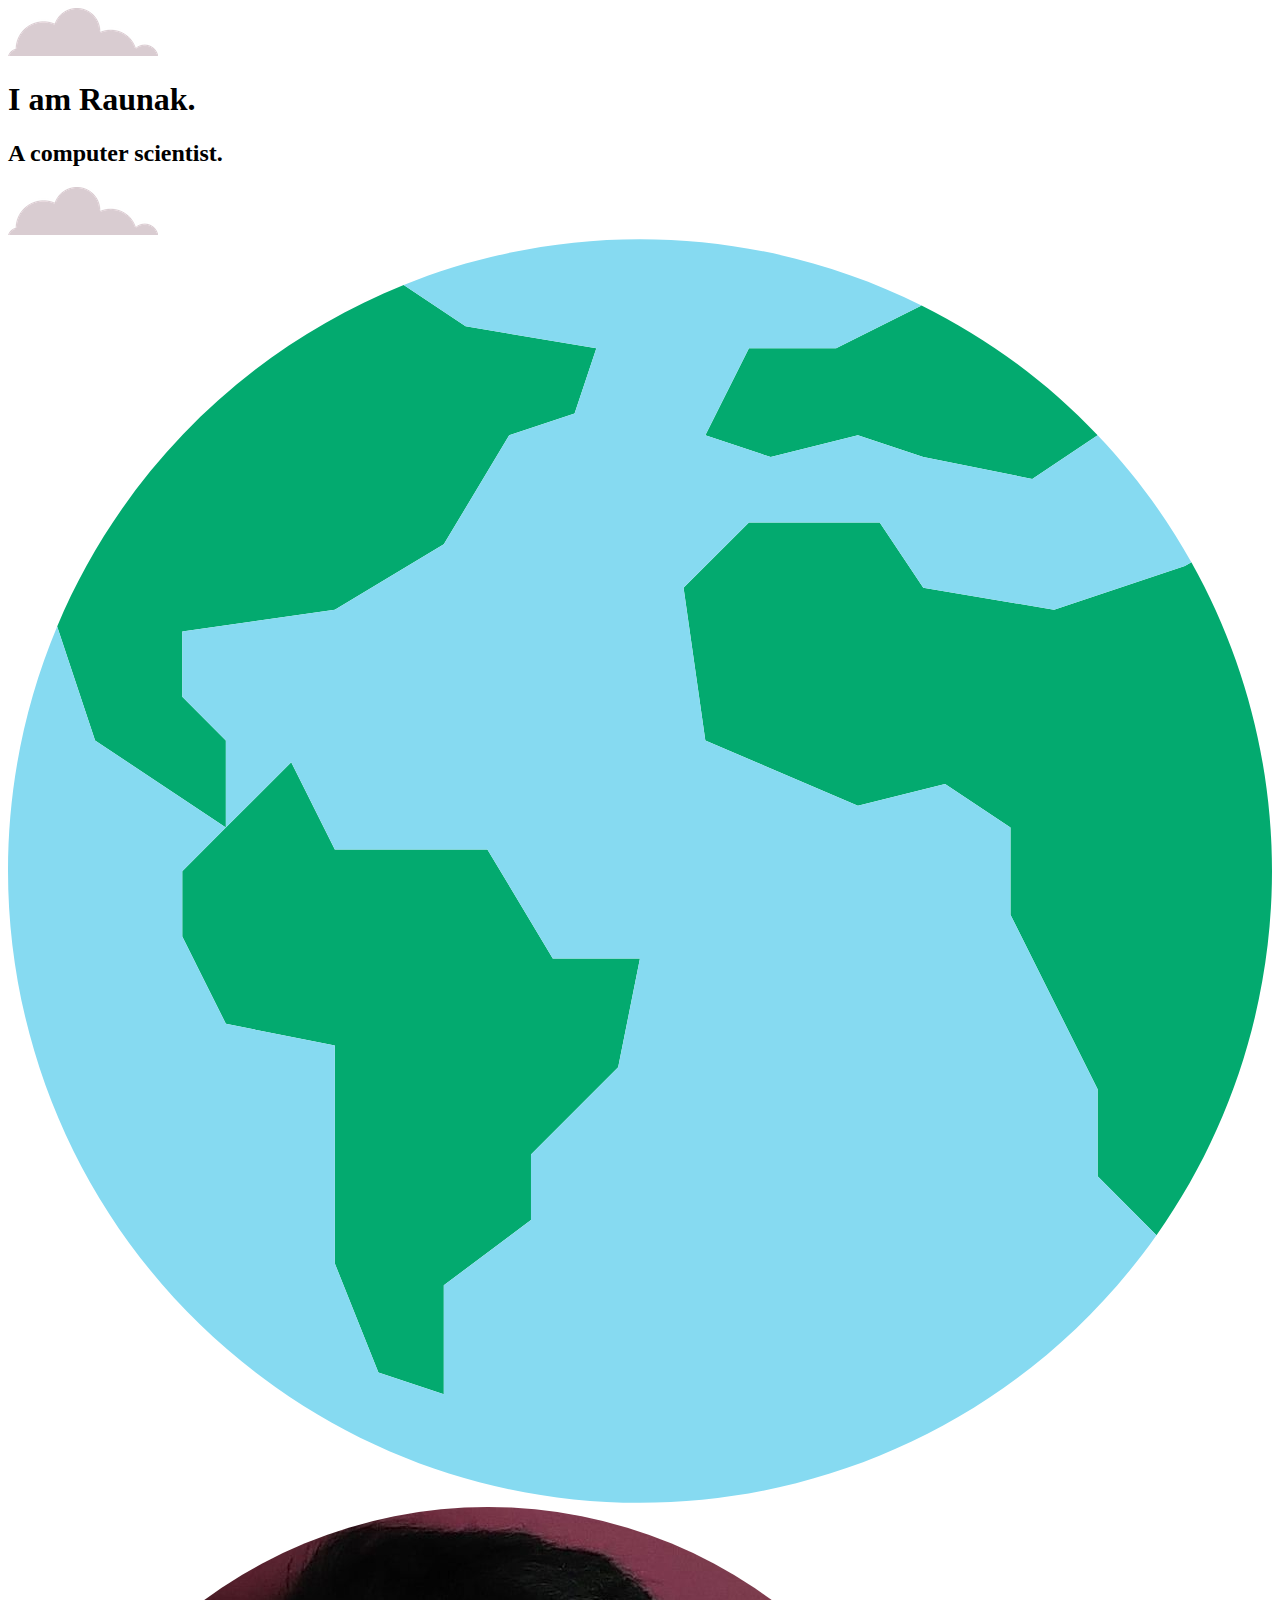
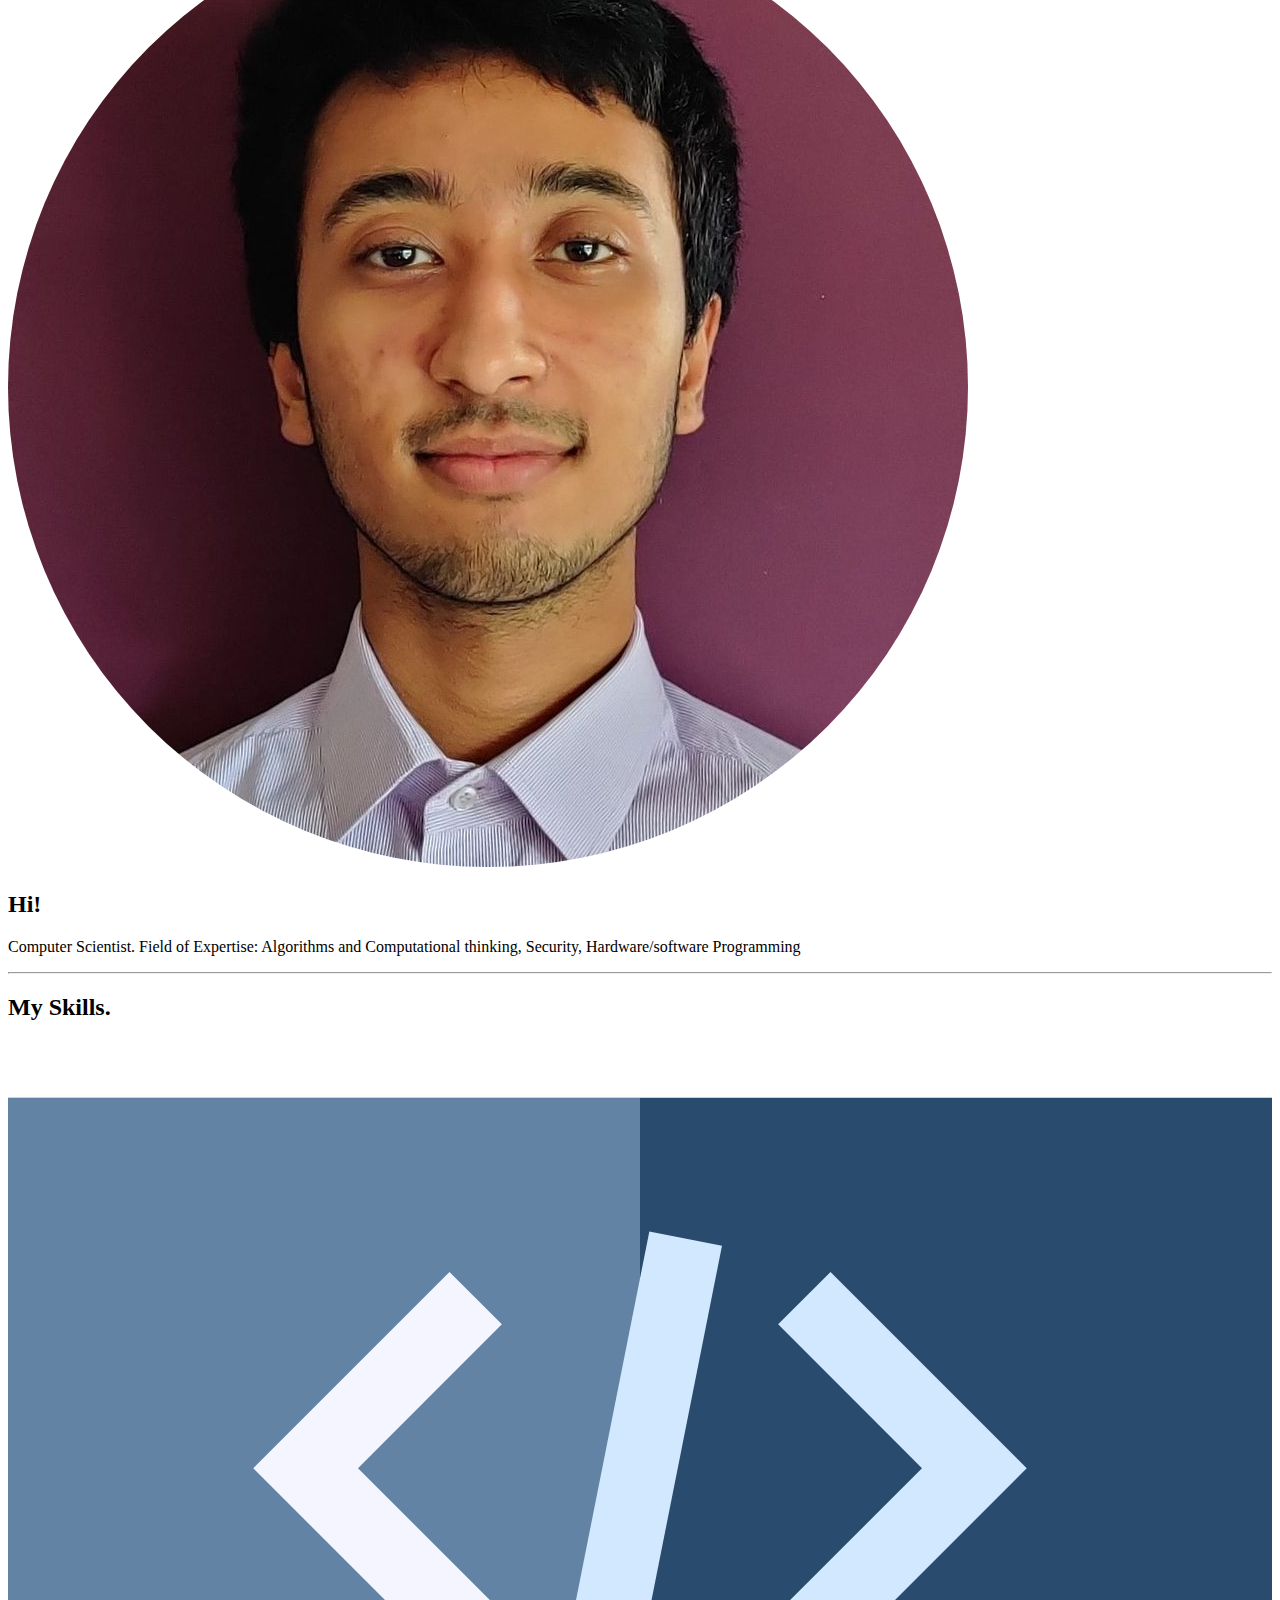
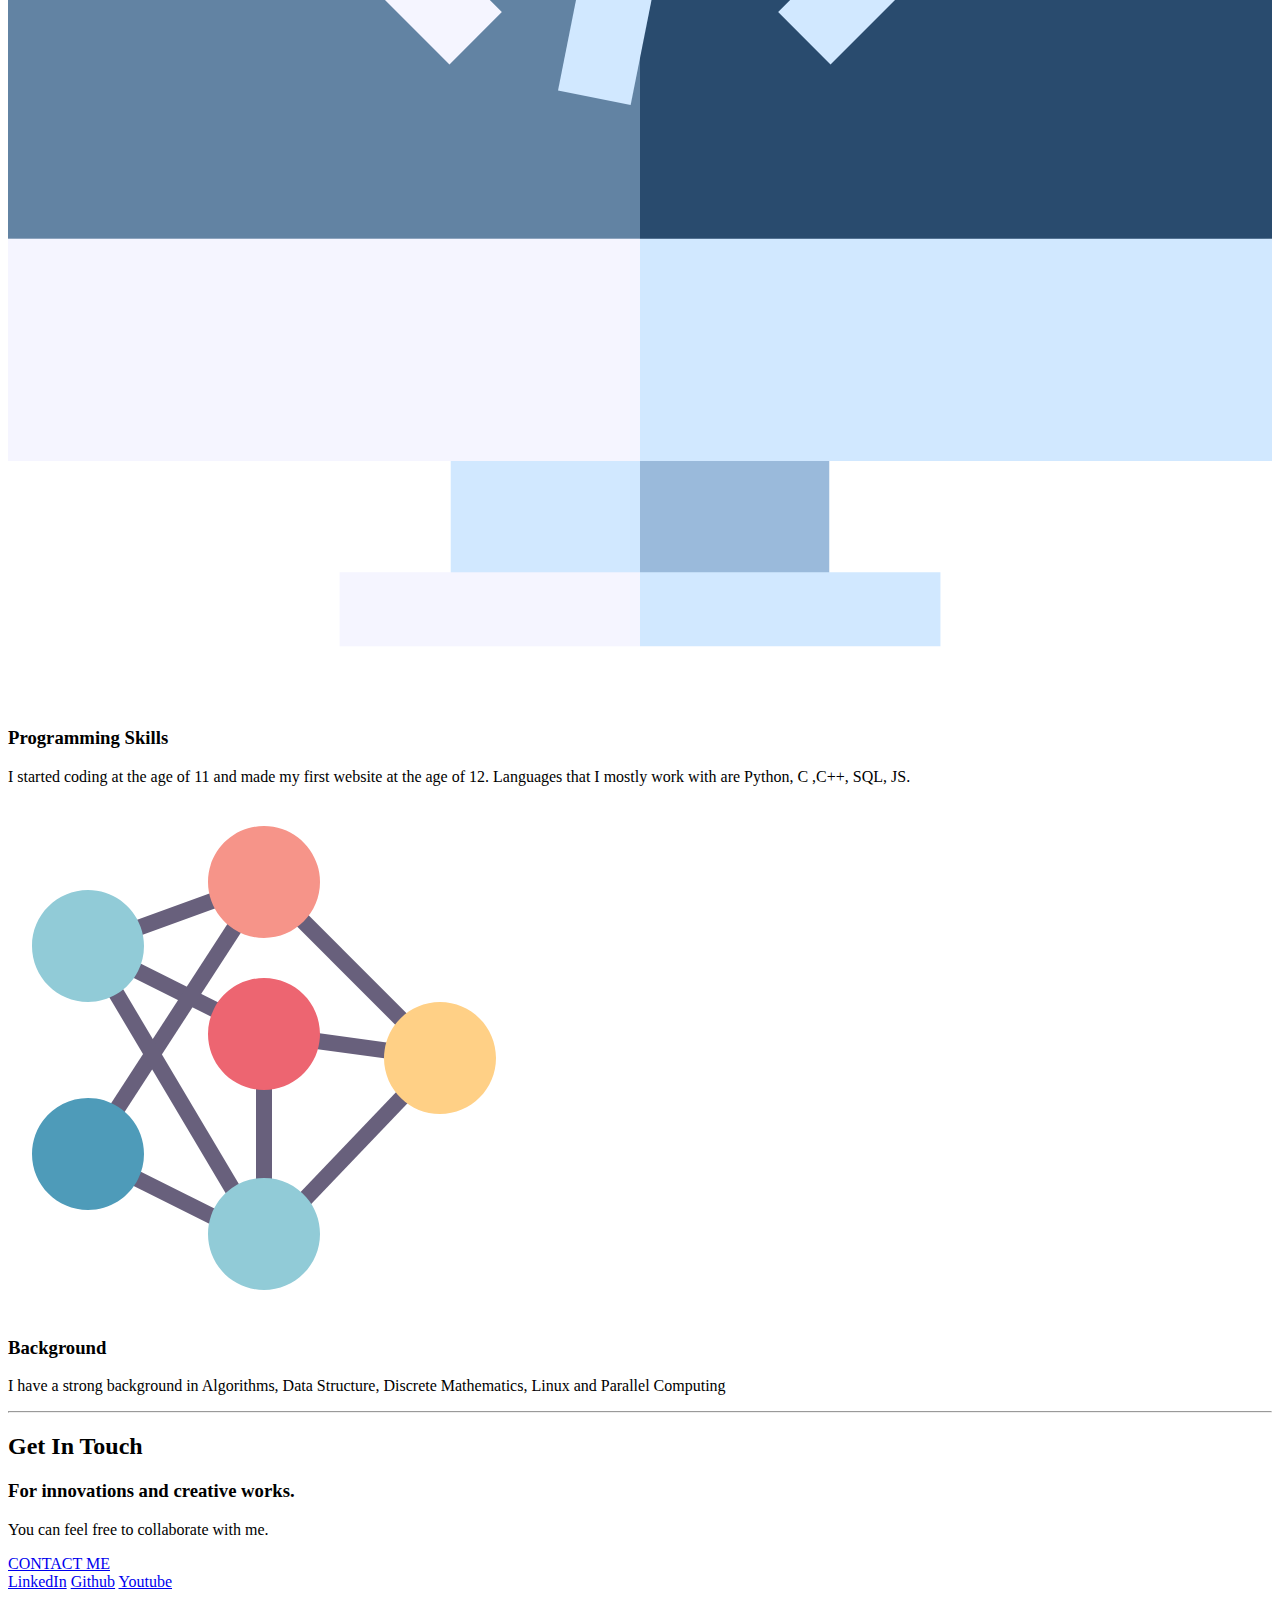
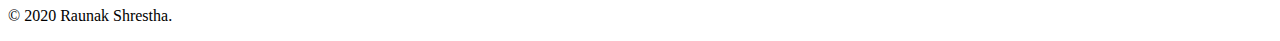
==== index.html @ 059ab719 "Add files via upload" ====
<!DOCTYPE html>
<html lang="en" dir="ltr">

<head>
  <meta charset="utf-8">
  <title>Raunak Shrestha</title>
  <link rel="stylesheet" href="css/style.css">
  <link rel="icon" href="favicon.ico" />
  <link href="https://fonts.googleapis.com/css?family=Merriweather|Montserrat|Sacramento" rel="stylesheet" />
</head>

<body>
  <div class="top-container">
    <img class="top-cloud" src="images/cloud.png" alt="cloud-image">
    <h1>I am Raunak.</h1>
    <h2>A computer scientist.</h2>
    <img class="bottom-cloud" src="images/cloud.png" alt="cloud-image">
    <img class="earth-image" src="images/2.svg" alt="earth-image">
  </div>
  <div class="middle-container">
    <div class="profile">
      <img class="profile-image" src="images/raunak.png" alt="">
      <h2>Hi!</h2>
      <p class="intro">Computer Scientist. Field of Expertise: Algorithms and Computational thinking, Security, Hardware/software Programming</p>
    </div>
    <hr>
    <div class="skills">
      <h2>My Skills.</h2>
      <div class="skill-row">
        <img class="skill-image" src="images/1.svg" alt="">
        <h3>Programming Skills</h3>
        <p>I started coding at the age of 11 and made my first website at the age of 12. Languages that I mostly work with are Python, C ,C++, SQL, JS.
</p>
      </div>
      <div class="skill2-row">
        <img class="skill2-image" src="images/3.svg" alt="">
        <h3>Background</h3>
        <p> I have a strong background in Algorithms, Data Structure, Discrete Mathematics, Linux and Parallel Computing</p>
      </div>
    </div>
    <hr>
    <div class="contact-me">
      <h2>Get In Touch</h2>
      <h3>For innovations and creative works.</h3>
      <p class="contact-message">You can feel free to collaborate with me.</p>
      <a class="btn" href="mailto:raunakshrestha13@gmail.com">CONTACT ME</a>
    </div>
  </div>


  <div class="bottom-container">
    <a class="footer-link" href="https://np.linkedin.com/in/raunak-shrestha-9466a3188?challengeId=AQGFixACxIHQiQAAAXRpBqFhPoiznLIjjdTJXTviUQuqhFwvjuGnA9d4iAdpIszk73a9ClMq71jkSs8o-W7tJqdLeNE-jdhlcA&submissionId=18282b64-9187-3216-0c3d-89df1eab8e71&fbclid=IwAR2WPFl46UKCKXV3p7digy2Qj65j5hkjvnXJEHD15704J-Qb5i51md1tbW4">LinkedIn</a>
    <a class="footer-link" href="https://www.github.com/raunakshrestha13">Github</a>
    <a href="https://www.youtube.com/channel/UCPZ6Vb9Q56qFymAu82yrf6A">Youtube</a>
    <p class="copyright">© 2020 Raunak Shrestha.</p>
  </div>

</body>

</html>
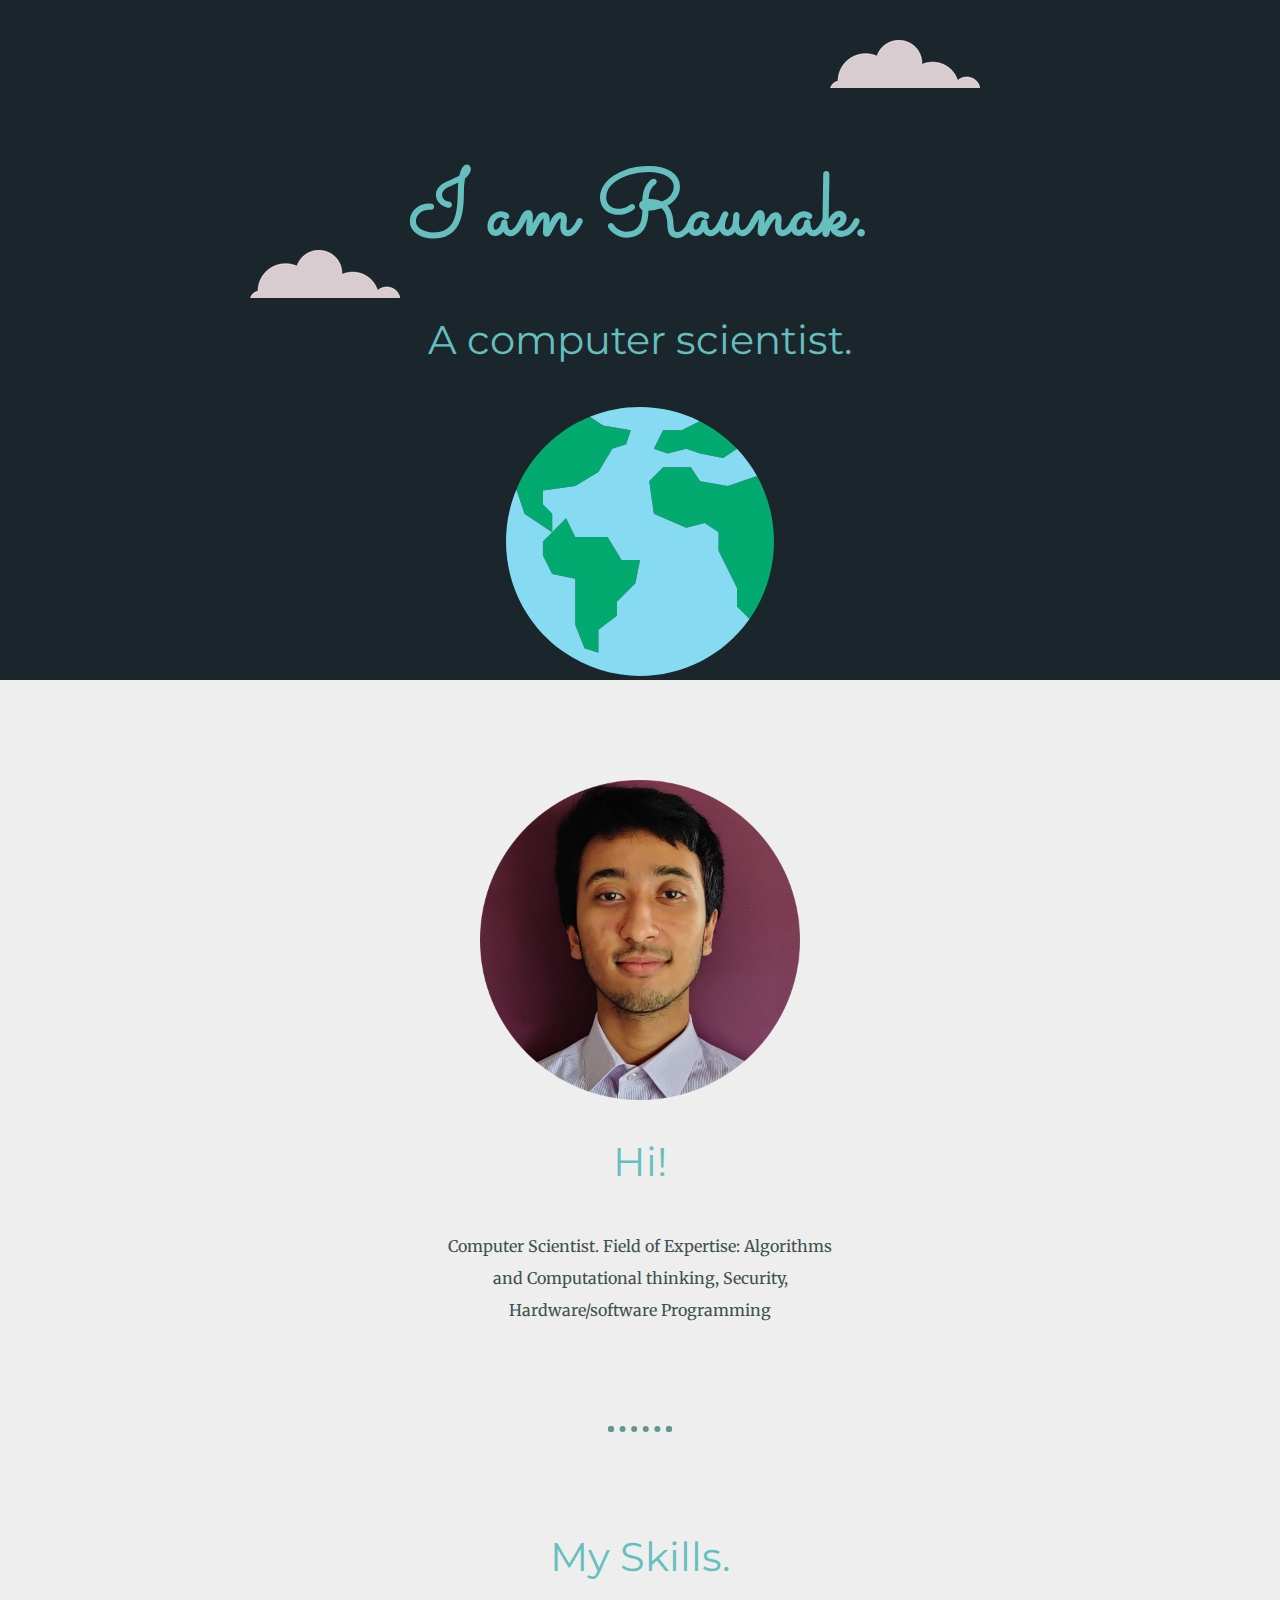
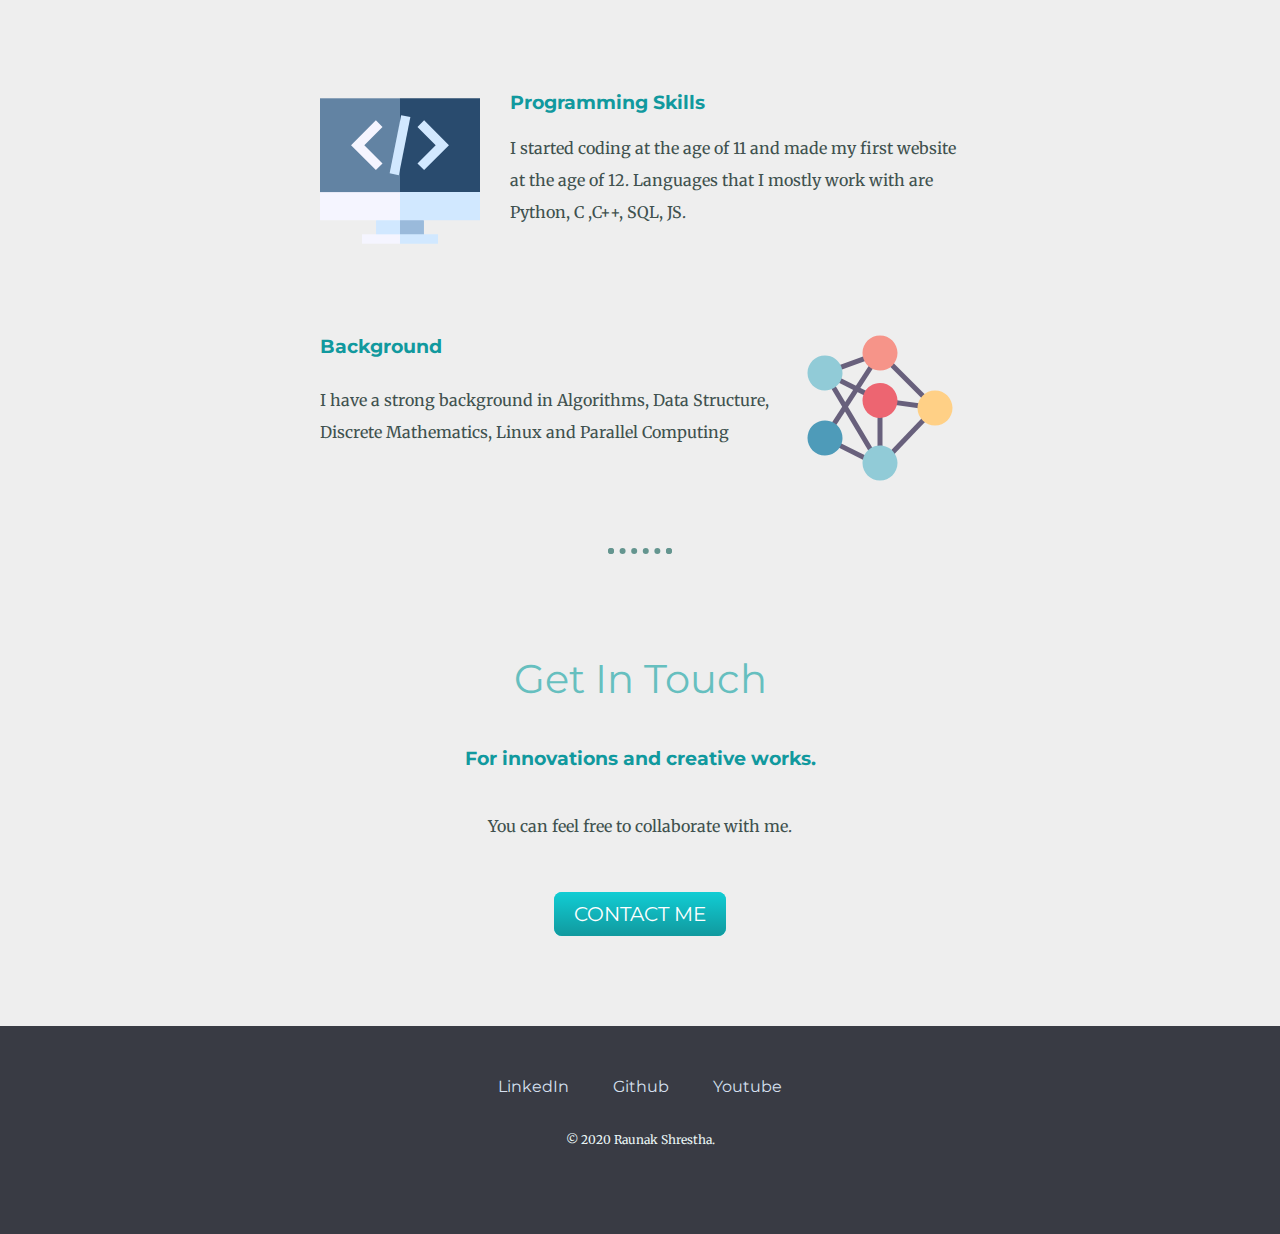
==== commit 953d8976: "updated" ====
--- a/index.html
+++ b/index.html
@@ -50,7 +50,7 @@
 
   <div class="bottom-container">
     <a class="footer-link" href="https://np.linkedin.com/in/raunak-shrestha-9466a3188?challengeId=AQGFixACxIHQiQAAAXRpBqFhPoiznLIjjdTJXTviUQuqhFwvjuGnA9d4iAdpIszk73a9ClMq71jkSs8o-W7tJqdLeNE-jdhlcA&submissionId=18282b64-9187-3216-0c3d-89df1eab8e71&fbclid=IwAR2WPFl46UKCKXV3p7digy2Qj65j5hkjvnXJEHD15704J-Qb5i51md1tbW4">LinkedIn</a>
-    <a class="footer-link" href="https://www.github.com/raunakshrestha13">Github</a>
+    <a class="footer-link" href="https://www.github.com/rauns">Github</a>
     <a href="https://www.youtube.com/channel/UCPZ6Vb9Q56qFymAu82yrf6A">Youtube</a>
     <p class="copyright">© 2020 Raunak Shrestha.</p>
   </div>
--- a/css/style.css
+++ b/css/style.css
@@ -0,0 +1,154 @@
+body {
+  font-family: 'Merriweather', serif;
+  margin: 0;
+  text-align: center;
+  color: #40514E;
+  background-color: #eeeeee;
+}
+
+h1 {
+  color: #66BFBF;
+  font-family: 'Sacramento', serif;
+  font-size: 5.625rem;
+  margin: 50px auto 0 auto;
+}
+
+h2 {
+  color: #66BFBF;
+  font-size: 2.5rem;
+  font-family: 'Montserrat', serif;
+  font-weight: normal;
+  padding-bottom: 10px;
+}
+
+h3 {
+  color: #11999E;
+  font-family: 'Montserrat', serif;
+}
+
+p
+{
+    line-height: 2;
+}
+hr
+{
+  border: dotted #64958f 6px;
+  border-bottom: none;
+  width: 4%;
+  margin: 100px auto;
+}
+.intro
+{
+  width:30%;
+  margin: auto;
+}
+
+.top-container {
+  background-color: #1b262c;
+  padding-top: 100px;
+  position: relative;
+}
+
+.bottom-container {
+background-color: #393b44;
+padding: 50px 0 50px;
+}
+
+.middle-container {
+    margin:100px 0px;
+
+}
+a
+{
+  color: #d6e0f0;
+  font-family: 'Montserrat', serif;
+  margin: 10px 20px;
+  text-decoration:none;
+}
+a:hover
+{
+  color:#eaf6f6;
+}
+.bottom-cloud {
+  position: absolute;
+  left: 250px;
+  bottom: 300px;
+  top: 250px;
+}
+
+.top-cloud {
+  position: absolute;
+  right: 300px;
+  top: 40px;
+}
+
+.profile-image {
+  width: 25%;
+}
+
+.skill-image {
+  float: left;
+  margin-right: 30px;
+  width: 25%;
+}
+
+.earth-image {
+  width: 21%;
+}
+
+.skill-row {
+
+  text-align: left;
+  margin: 100px auto 100px auto;
+  width: 50%;
+}
+
+.skill2-row {
+  line-height: 2;
+  text-align: left;
+  margin: 100px auto 100px auto;
+  width: 50%;
+}
+
+.skill2-image {
+  width: 25%;
+  float: right;
+}
+.btn {
+  background: #11cdd4;
+  background-image: -webkit-linear-gradient(top, #11cdd4, #11999e);
+  background-image: -moz-linear-gradient(top, #11cdd4, #11999e);
+  background-image: -ms-linear-gradient(top, #11cdd4, #11999e);
+  background-image: -o-linear-gradient(top, #11cdd4, #11999e);
+  background-image: linear-gradient(to bottom, #11cdd4, #11999e);
+  -webkit-border-radius: 8;
+  -moz-border-radius: 8;
+  border-radius: 8px;
+  font-family: 'Montserrat', serif;
+  color: #ffffff;
+  font-size: 20px;
+  padding: 10px 20px 10px 20px;
+  text-decoration: none;
+}
+
+.btn:hover {
+  background: #30e3cb;
+  background-image: -webkit-linear-gradient(top, #30e3cb, #2bc4ad);
+  background-image: -moz-linear-gradient(top, #30e3cb, #2bc4ad);
+  background-image: -ms-linear-gradient(top, #30e3cb, #2bc4ad);
+  background-image: -o-linear-gradient(top, #30e3cb, #2bc4ad);
+  background-image: linear-gradient(to bottom, #30e3cb, #2bc4ad);
+  text-decoration: none;
+}
+.contact-message
+{
+  width: 40%;
+  margin: 40px auto 60px;
+}
+
+.copyright
+{
+  color:#eaf6f6;
+  font-size: 0.75rem;
+  padding:20px 0;
+}
